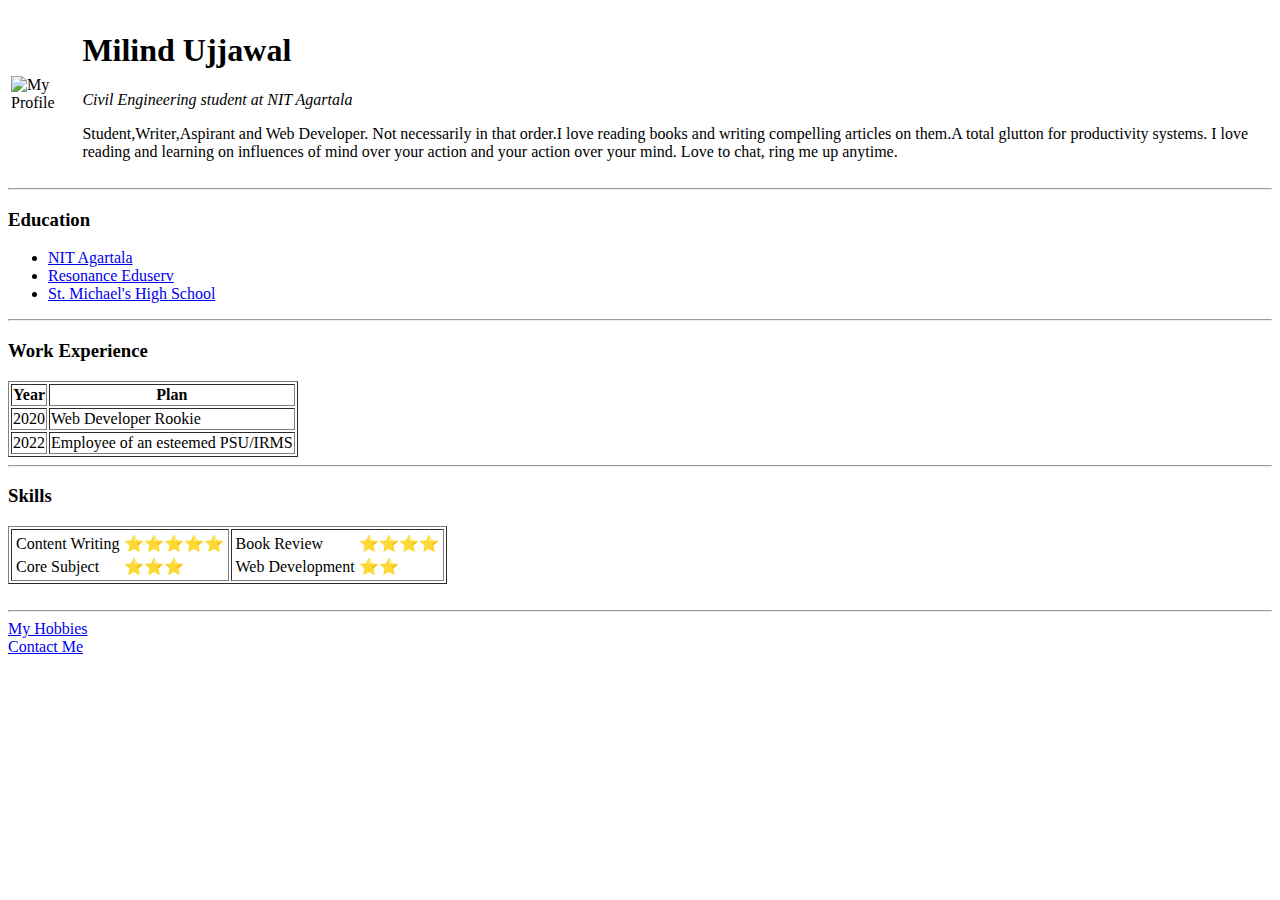
==== index.html @ 4a1f5183 "Add initial cv website files" ====
<!DOCTYPE html>
<html lang="en" dir="ltr">
  <head>
    <meta charset="utf-8">
    <title>Personal Website</title>
  </head>
  <body>
    <table>
      <tr>
        <td>  <img src="C:\Users\Dell\Desktop\Web Development\Image\circle-cropped.png" height="300" alt="My Profile"></td>
        <td><h1>Milind Ujjawal</h1>
        <p><em>Civil Engineering student at NIT Agartala</em></p>
        <p>Student,Writer,Aspirant and Web Developer. Not necessarily in that order.I love reading books and writing compelling articles on them.A total glutton for productivity systems. I love reading and learning on influences of mind over your action and your action over your mind. Love to chat, ring me up anytime.</p></td>
      </tr>
    </table>
    <hr>
    <h3>Education</h3>
    <ul>
      <li><a href="https://www.nita.ac.in/">NIT Agartala</a></li>
      <li><a href="https://www.resonance.ac.in/">Resonance Eduserv</a></li>
      <li><a href="https://stmichaelspatna.edu.in/">St. Michael's High School</a></li>
    </ul>
    <hr>
    <h3>Work Experience</h3>

    <table border="1">
      <thead>
        <tr>
          <th>Year</th>
          <th>Plan</th>
        </tr>
      </thead>
      <tr>
        <td>2020</td>
        <td>Web Developer Rookie</td>
      </tr>
      <tr>
        <td>2022</td>
        <td>Employee of an esteemed PSU/IRMS</td>
      </tr>
    </table>

    <hr>

    <h3>Skills</h3>

    <table border="1">
      <tr>
        <td><table>
          <tr>
            <td>Content Writing</td>
            <td>⭐⭐⭐⭐⭐</td>
          </tr>
          <tr>
            <td>Core Subject</td>
            <td>⭐⭐⭐</td>
          </tr>
        </table></td>
        <td><table>
          <tr>
            <td>Book Review</td>
            <td>⭐⭐⭐⭐</td>
          </tr>
          <tr>
            <td>Web Development</td>
            <td>⭐⭐</td>
          </tr>
        </table></td>
      </tr>
    </table>

    <br>
    <hr>
    <a href="hobby.html">My Hobbies</a> <br>
    <a href="contact.html">Contact Me</a>
  </body>
</html>
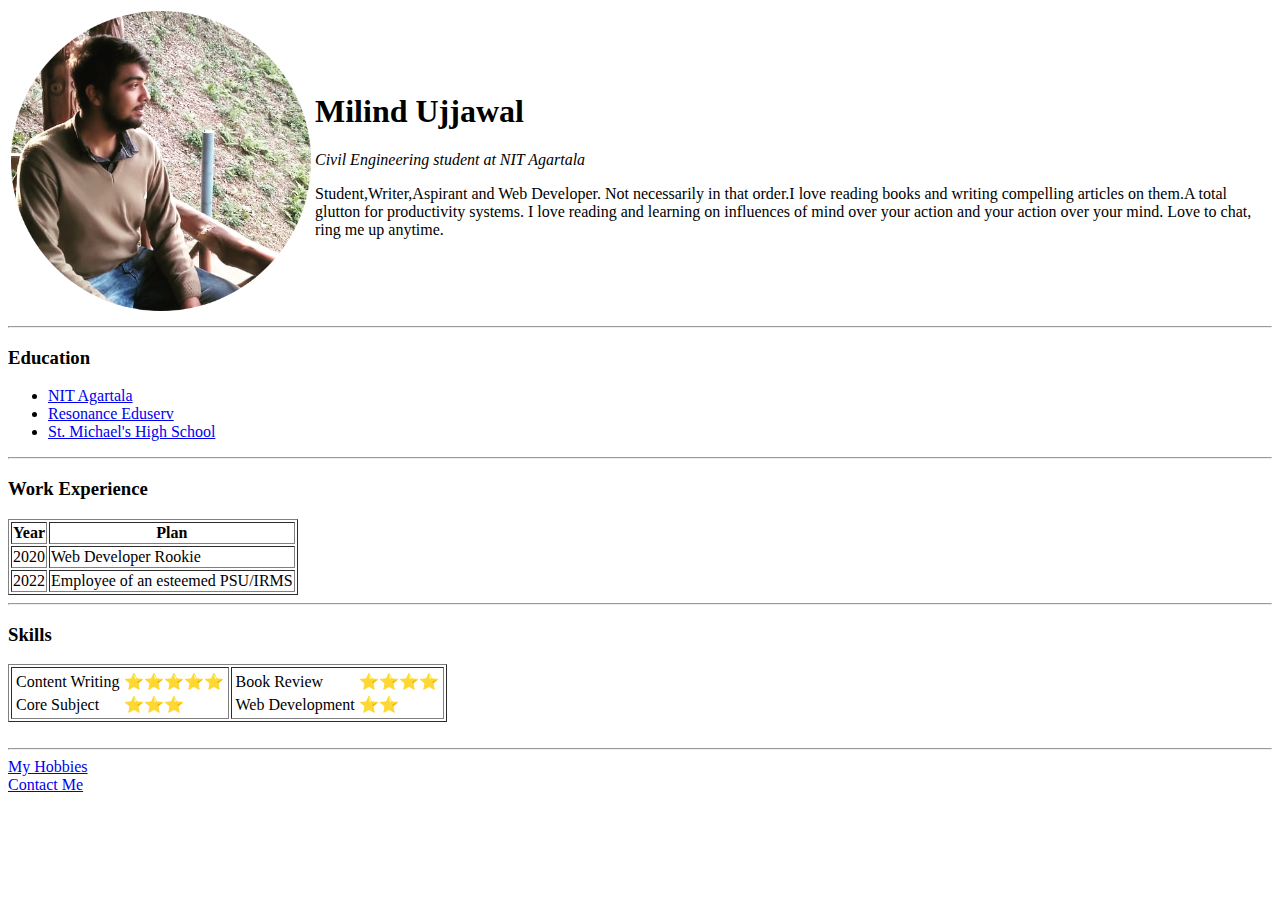
==== commit b4efaf27: "Updated index.html" ====
--- a/index.html
+++ b/index.html
@@ -7,7 +7,7 @@
   <body>
     <table>
       <tr>
-        <td>  <img src="C:\Users\Dell\Desktop\Web Development\Image\circle-cropped.png" height="300" alt="My Profile"></td>
+        <td>  <img src="circle-cropped.png" height="300" alt="My Profile"></td>
         <td><h1>Milind Ujjawal</h1>
         <p><em>Civil Engineering student at NIT Agartala</em></p>
         <p>Student,Writer,Aspirant and Web Developer. Not necessarily in that order.I love reading books and writing compelling articles on them.A total glutton for productivity systems. I love reading and learning on influences of mind over your action and your action over your mind. Love to chat, ring me up anytime.</p></td>
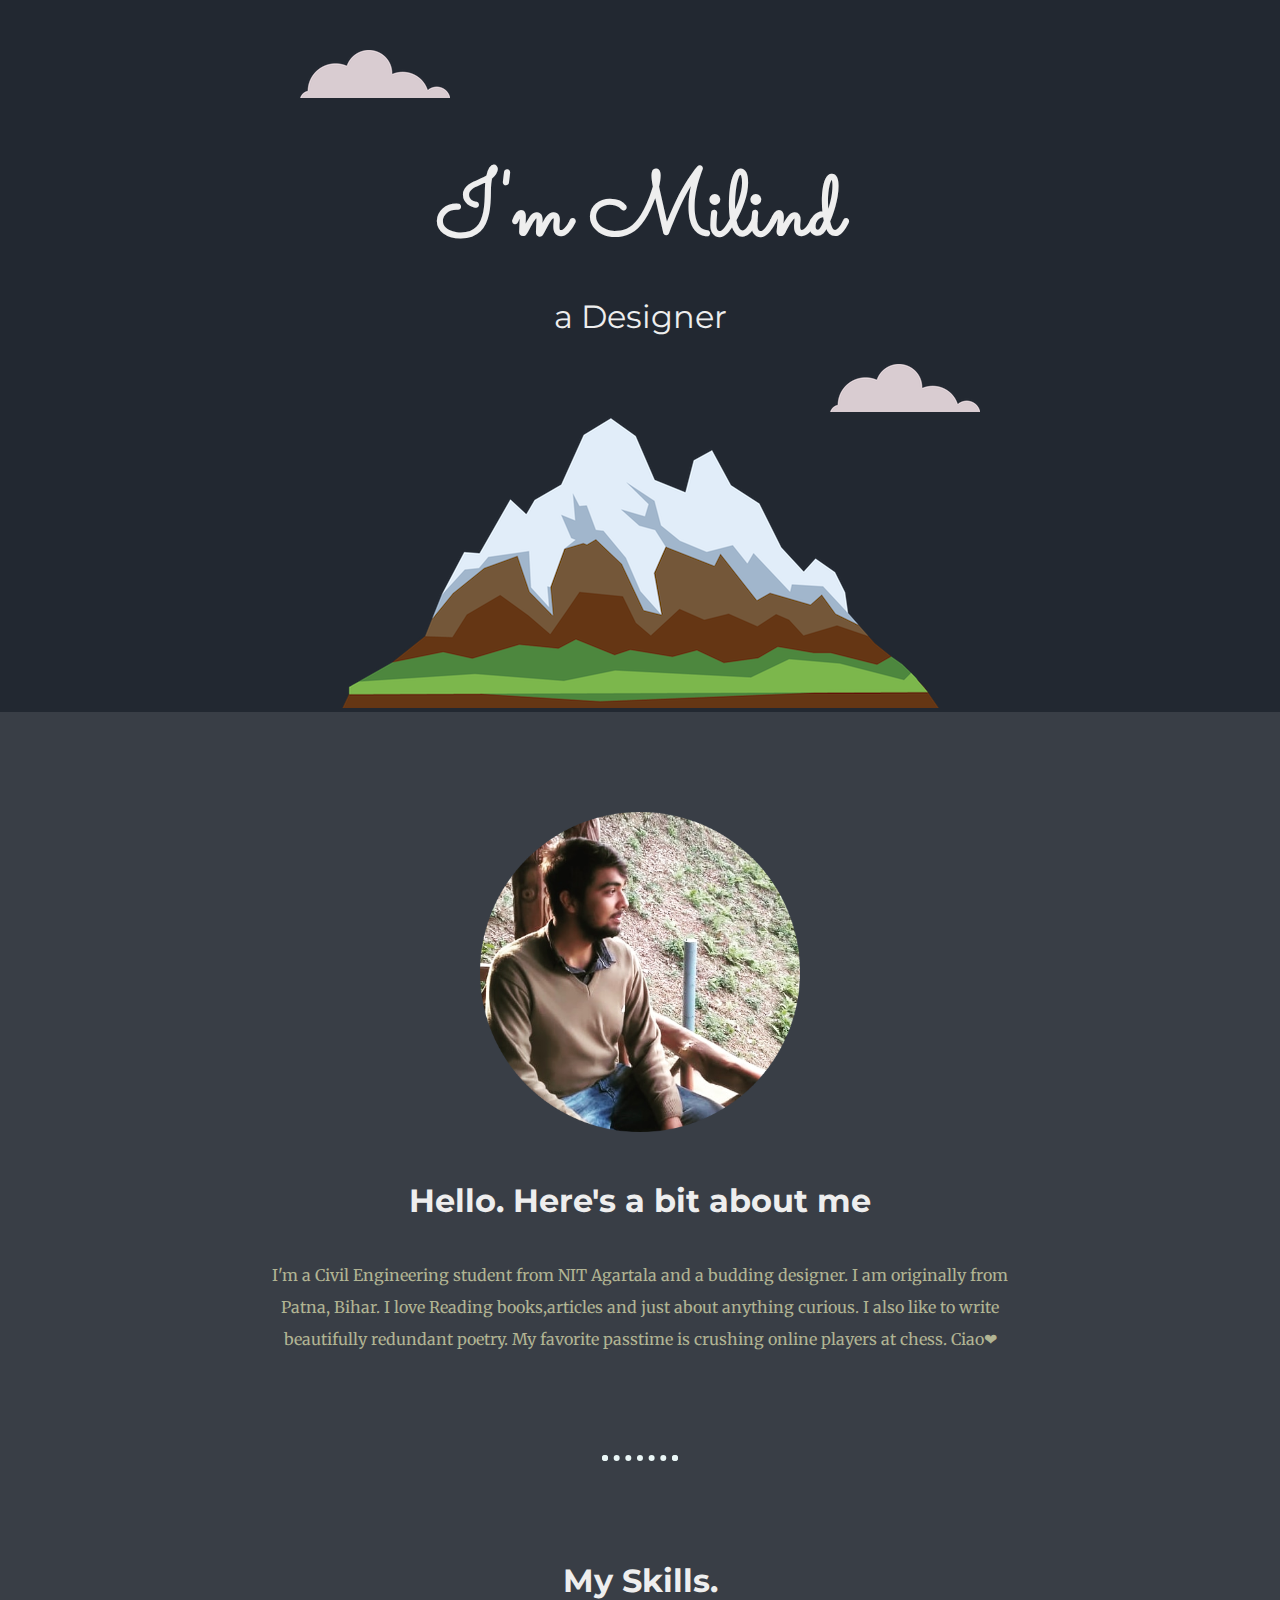
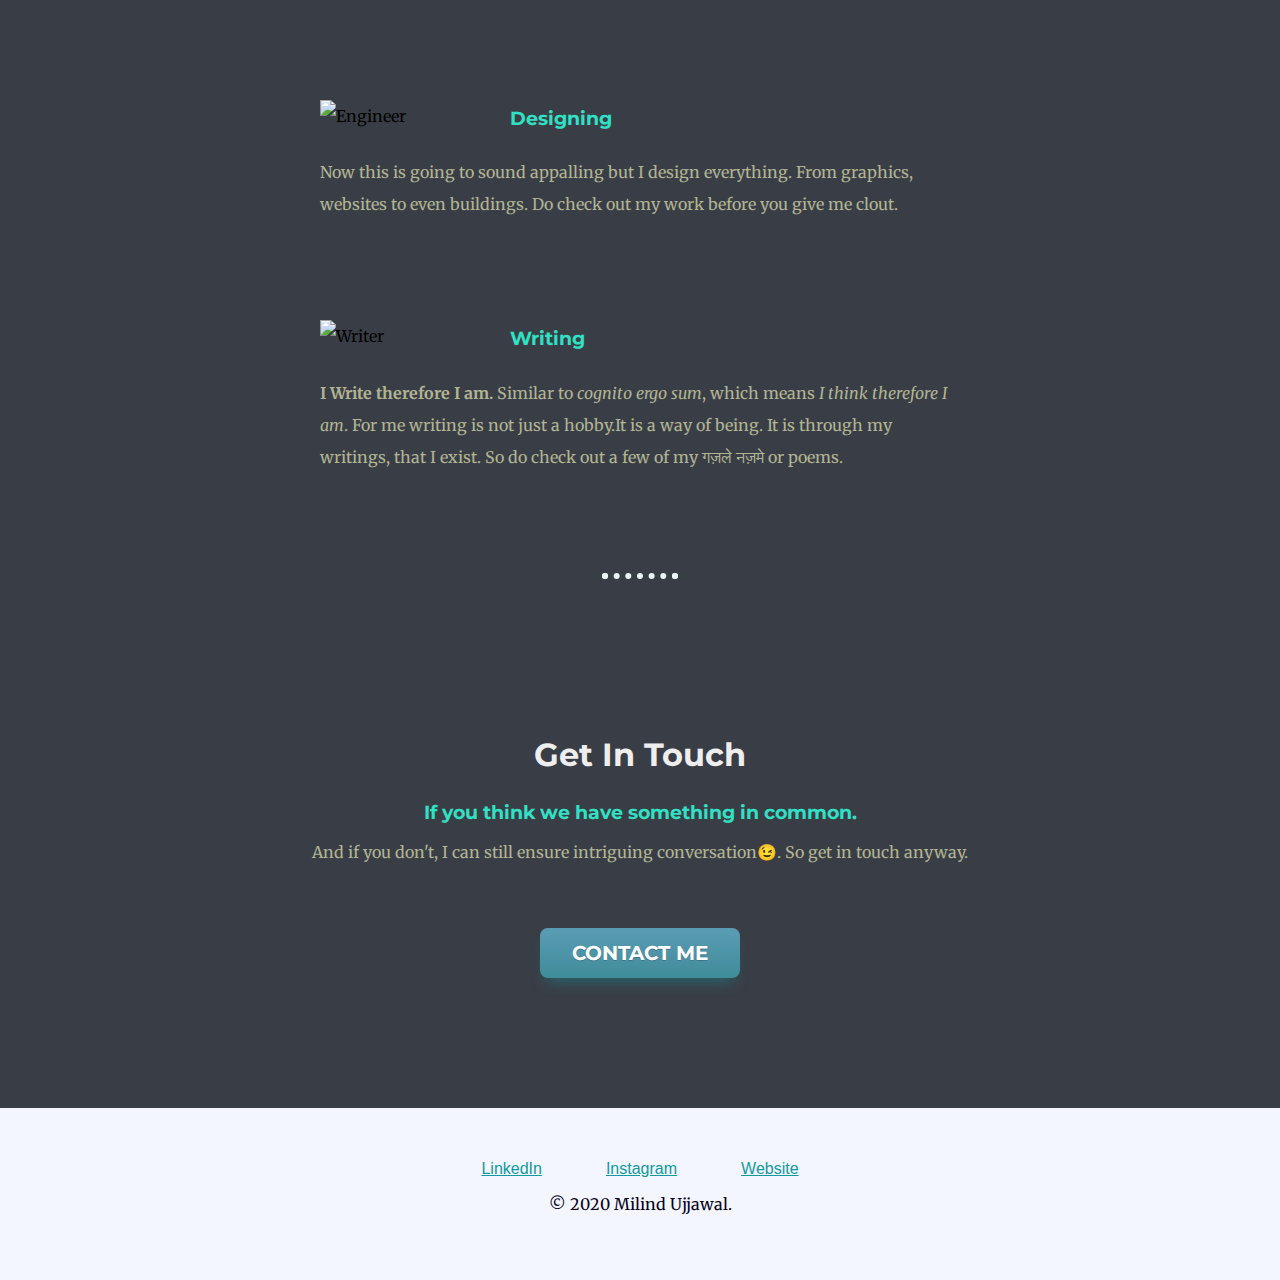
==== commit 40f78218: "Add files via upload" ====
--- a/index.html
+++ b/index.html
@@ -1,77 +1,58 @@
 <!DOCTYPE html>
 <html lang="en" dir="ltr">
-  <head>
-    <meta charset="utf-8">
-    <title>Personal Website</title>
-  </head>
-  <body>
-    <table>
-      <tr>
-        <td>  <img src="circle-cropped.png" height="300" alt="My Profile"></td>
-        <td><h1>Milind Ujjawal</h1>
-        <p><em>Civil Engineering student at NIT Agartala</em></p>
-        <p>Student,Writer,Aspirant and Web Developer. Not necessarily in that order.I love reading books and writing compelling articles on them.A total glutton for productivity systems. I love reading and learning on influences of mind over your action and your action over your mind. Love to chat, ring me up anytime.</p></td>
-      </tr>
-    </table>
+
+<head>
+  <meta charset="utf-8">
+  <title>Milind Ujjawal</title>
+  <link rel="stylesheet" href="CSS/styles.css">
+  <link rel="icon" href="C:\Users\User\Desktop\Web development\CSS - Personal Website\favicon.ico">
+  <link href="https://fonts.googleapis.com/css2?family=Merriweather:wght@300&family=Montserrat&family=Sacramento&display=swap" rel="stylesheet">
+</head>
+
+<body>
+  <div class="top-container">
+    <img class="top-cloud" src="Images\cloud.png" alt="cloud-png">
+    <h1>I'm Milind</h1>
+    <h2 class="bio">a Designer</h2>
+    <img class="bottom-cloud" src="Images\cloud.png" alt="cloud-png">
+    <img src="Images\mountain.png" alt="mountain-png">
+  </div>
+  <div class="middle-container">
+    <div class="profile">
+      <img class="profile-img" src="Images\circle-cropped.png" alt="">
+      <h2>Hello. Here's a bit about me</h2>
+      <p class="intro">I'm a Civil Engineering student from NIT Agartala and a budding designer. I am originally from Patna, Bihar. I love Reading books,articles and just about anything curious. I also like to write beautifully redundant poetry. My favorite passtime is crushing online players at chess. Ciao❤</p>
+    </div>
     <hr>
-    <h3>Education</h3>
-    <ul>
-      <li><a href="https://www.nita.ac.in/">NIT Agartala</a></li>
-      <li><a href="https://www.resonance.ac.in/">Resonance Eduserv</a></li>
-      <li><a href="https://stmichaelspatna.edu.in/">St. Michael's High School</a></li>
-    </ul>
+    <div class="skills">
+      <h2>My Skills.</h2>
+      <div class="skill-row">
+        <img class="skill-img" src="https://image.flaticon.com/icons/svg/2943/2943205.svg" alt="Engineer">
+        <h3>Designing</h3>
+        <p>Now this is going to sound appalling but I design everything. From graphics, websites to even buildings. Do check out my work before you give me clout.</p>
+      </div>
+      <div class="skill-row">
+        <img class="skill-img" src="https://image.flaticon.com/icons/png/512/2505/2505742.png" alt="Writer">
+        <h3>Writing</h3>
+        <p><strong>I Write therefore I am.</strong> Similar to <em>cognito ergo sum</em>, which means <em>I think therefore I am</em>. For me writing is not just a hobby.It is a way of being. It is through my writings, that I exist. So do check out a few of my गज़ले नज़मे or poems.</p>
+      </div>
+    </div>
     <hr>
-    <h3>Work Experience</h3>
+    <div class="contact-me">
+      <h2>Get In Touch</h2>
+      <h3>If you think we have something in common.</h3>
+      <p>And if you don't, I can still ensure intriguing conversation😉. So get in touch anyway.</p>
+      <a href="#" class="myButton">CONTACT ME</a>
+    </div>
+  </div>
 
-    <table border="1">
-      <thead>
-        <tr>
-          <th>Year</th>
-          <th>Plan</th>
-        </tr>
-      </thead>
-      <tr>
-        <td>2020</td>
-        <td>Web Developer Rookie</td>
-      </tr>
-      <tr>
-        <td>2022</td>
-        <td>Employee of an esteemed PSU/IRMS</td>
-      </tr>
-    </table>
 
-    <hr>
+  <div class="bottom-container">
+    <a class="footer-link" href="https://www.linkedin.com/">LinkedIn</a>
+    <a class="footer-link" href="https://twitter.com/">Instagram</a>
+    <a class="footer-link" href="https://www.appbrewery.co/">Website</a>
+    <p class="end-credit">© 2020 Milind Ujjawal.</p>
+  </div>
+</body>
 
-    <h3>Skills</h3>
-
-    <table border="1">
-      <tr>
-        <td><table>
-          <tr>
-            <td>Content Writing</td>
-            <td>⭐⭐⭐⭐⭐</td>
-          </tr>
-          <tr>
-            <td>Core Subject</td>
-            <td>⭐⭐⭐</td>
-          </tr>
-        </table></td>
-        <td><table>
-          <tr>
-            <td>Book Review</td>
-            <td>⭐⭐⭐⭐</td>
-          </tr>
-          <tr>
-            <td>Web Development</td>
-            <td>⭐⭐</td>
-          </tr>
-        </table></td>
-      </tr>
-    </table>
-
-    <br>
-    <hr>
-    <a href="hobby.html">My Hobbies</a> <br>
-    <a href="contact.html">Contact Me</a>
-  </body>
 </html>
--- a/CSS/styles.css
+++ b/CSS/styles.css
@@ -0,0 +1,134 @@
+body {
+  text-align: center;
+  margin: 0;
+  font-family: 'Merriweather', serif;
+}
+
+.top-container {
+  background-color: #222831;
+  position: relative;
+  padding-top: 100px;
+}
+
+hr {
+  border: dotted #eaf6f6 6px;
+  border-bottom: none;
+  width: 5%;
+  margin: 100px auto;
+}
+
+h1 {
+  margin: 50px auto 0 auto;
+  font-family: 'Sacramento', cursive;
+  font-size: 5.625rem;
+  color: #eeeeee;
+}
+
+h2 {
+  font-family: 'Montserrat', sans-serif;
+  font-size: 2rem;
+  color: #eeeeee;
+}
+.bio {
+  font-weight: normal;
+  line-height: 0.5;
+}
+
+.intro {
+  width: 60%;
+  margin: auto;
+}
+h3 {
+  font-family: 'Montserrat', sans-serif;
+  color: #32e0c4;
+}
+
+p {
+  color: #b1b493;
+}
+a{
+  color: #32e0c4;
+}
+a:hover{
+  color: #11999e;
+}
+
+.top-cloud {
+  position: absolute;
+  left: 300px;
+  top: 50px;
+}
+
+.bottom-cloud {
+  position: absolute;
+  right: 300px;
+  bottom: 300px;
+}
+
+.middle-container {
+  background-color: #393e46;
+  padding-top: 100px;
+  padding-bottom: 100px;
+}
+
+.profile{
+
+  line-height: 2;
+}
+
+.profile-img{
+  width: 25%;
+}
+
+.skill-row {
+  width: 50%;
+  margin: 100px auto 100px auto;
+  text-align:left;
+  line-height: 2;
+}
+.skill-img {
+  width: 25%;
+  float: left;
+  margin-right: 30px;
+}
+
+.bottom-container {
+  background-color: #f4f6ff;
+  padding: 50px;
+}
+.contact-me {
+  padding: 30px;
+}
+ .footer-link {
+   font-family: leauge spartan, sans-serif;
+   margin: 30px;
+   color: #11999e
+ }
+ .end-credit {
+   color: #07031a;
+ }
+
+ .myButton {
+ 	box-shadow: 0px 10px 14px -7px #276873;
+ 	background:linear-gradient(to bottom, #599bb3 5%, #408c99 100%);
+ 	background-color:#599bb3;
+ 	border-radius:8px;
+ 	display:inline-block;
+ 	cursor:pointer;
+ 	color:#ffffff;
+ 	font-family: 'Montserrat', sans-serif;
+ 	font-size:20px;
+ 	font-weight:bold;
+ 	padding:13px 32px;
+ 	text-decoration:none;
+ 	text-shadow:0px 1px 0px #3d768a;
+  margin: 50px auto 0 auto;
+ }
+ .myButton:hover {
+ 	background:linear-gradient(to bottom, #408c99 5%, #599bb3 100%);
+ 	background-color:#408c99;
+ }
+ .myButton:active {
+ 	position:relative;
+ 	top:1px;
+ }
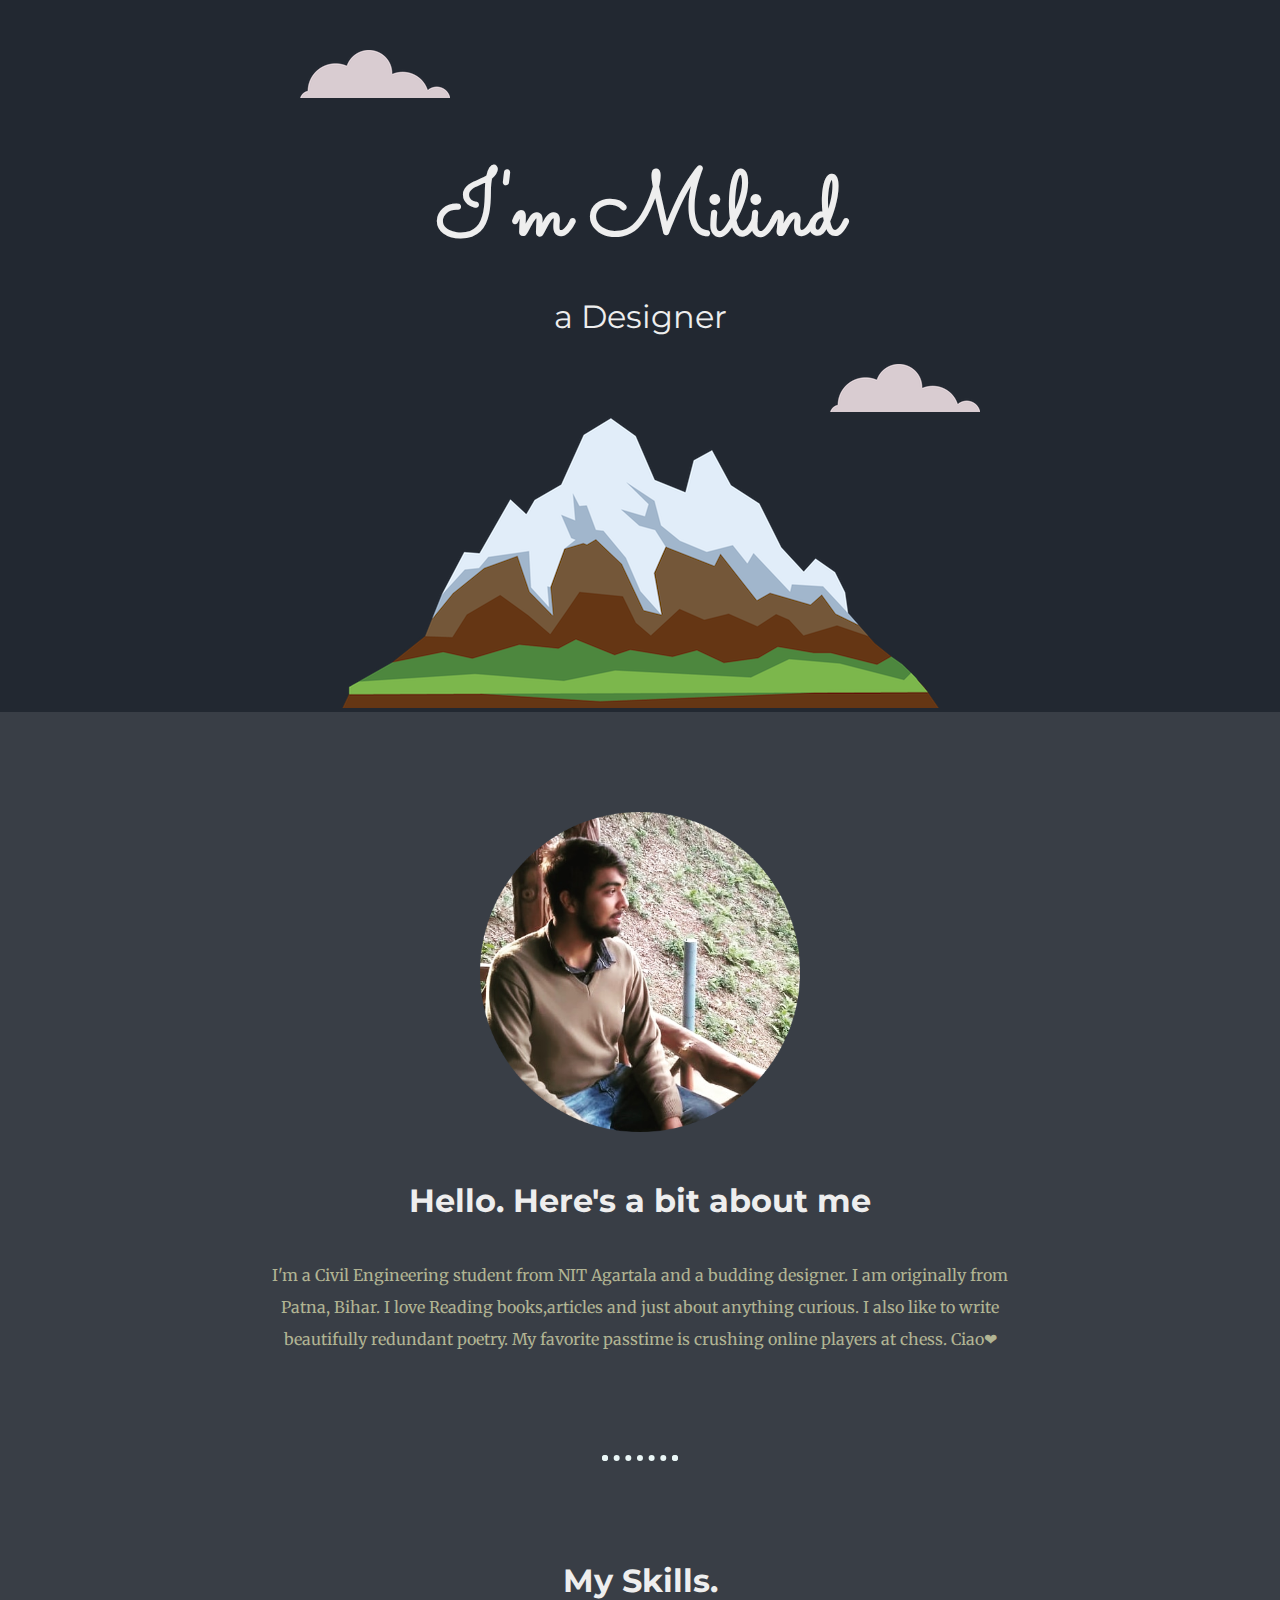
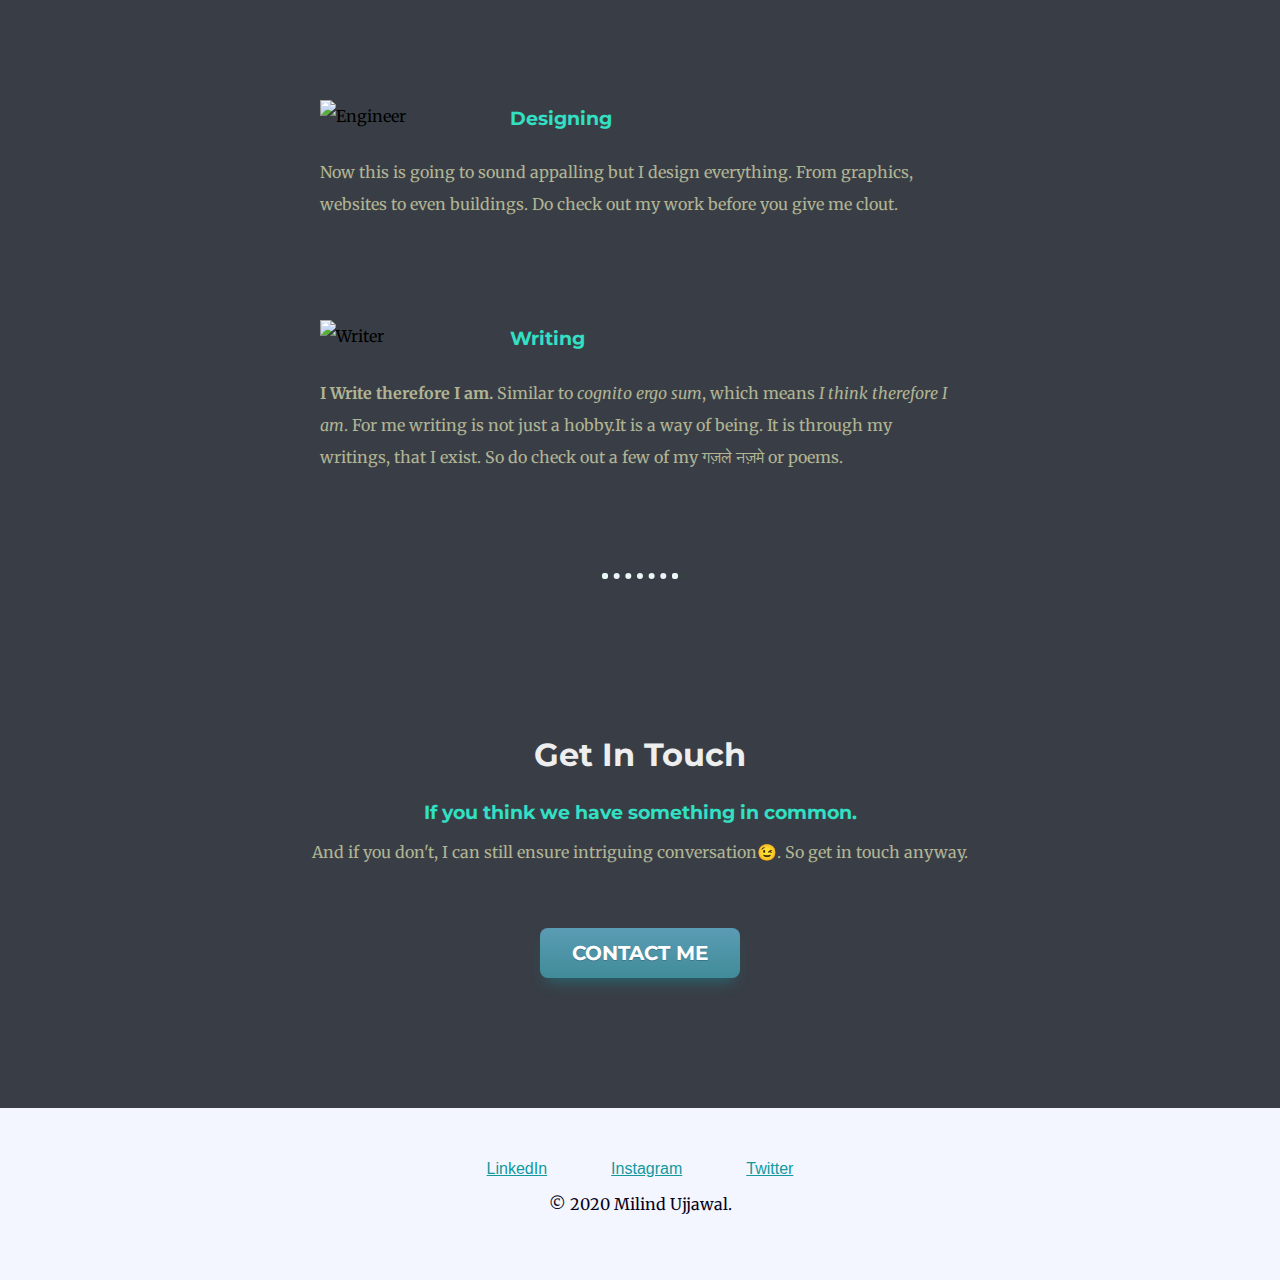
==== commit 3f47c75b: "Update index.html" ====
--- a/index.html
+++ b/index.html
@@ -3,6 +3,7 @@
 
 <head>
   <meta charset="utf-8">
+  <meta name="viewport" content="width=device-width, initial-scale=1.0">
   <title>Milind Ujjawal</title>
   <link rel="stylesheet" href="CSS/styles.css">
   <link rel="icon" href="C:\Users\User\Desktop\Web development\CSS - Personal Website\favicon.ico">
@@ -48,9 +49,9 @@
 
 
   <div class="bottom-container">
-    <a class="footer-link" href="https://www.linkedin.com/">LinkedIn</a>
-    <a class="footer-link" href="https://twitter.com/">Instagram</a>
-    <a class="footer-link" href="https://www.appbrewery.co/">Website</a>
+    <a class="footer-link" href="https://www.linkedin.com/in/milind-ujjawal-303bab17a/">LinkedIn</a>
+    <a class="footer-link" href="https://www.instagram.com/myujjawal/">Instagram</a>
+    <a class="footer-link" href="https://twitter.com/meanjjawal">Twitter</a>
     <p class="end-credit">© 2020 Milind Ujjawal.</p>
   </div>
 </body>
